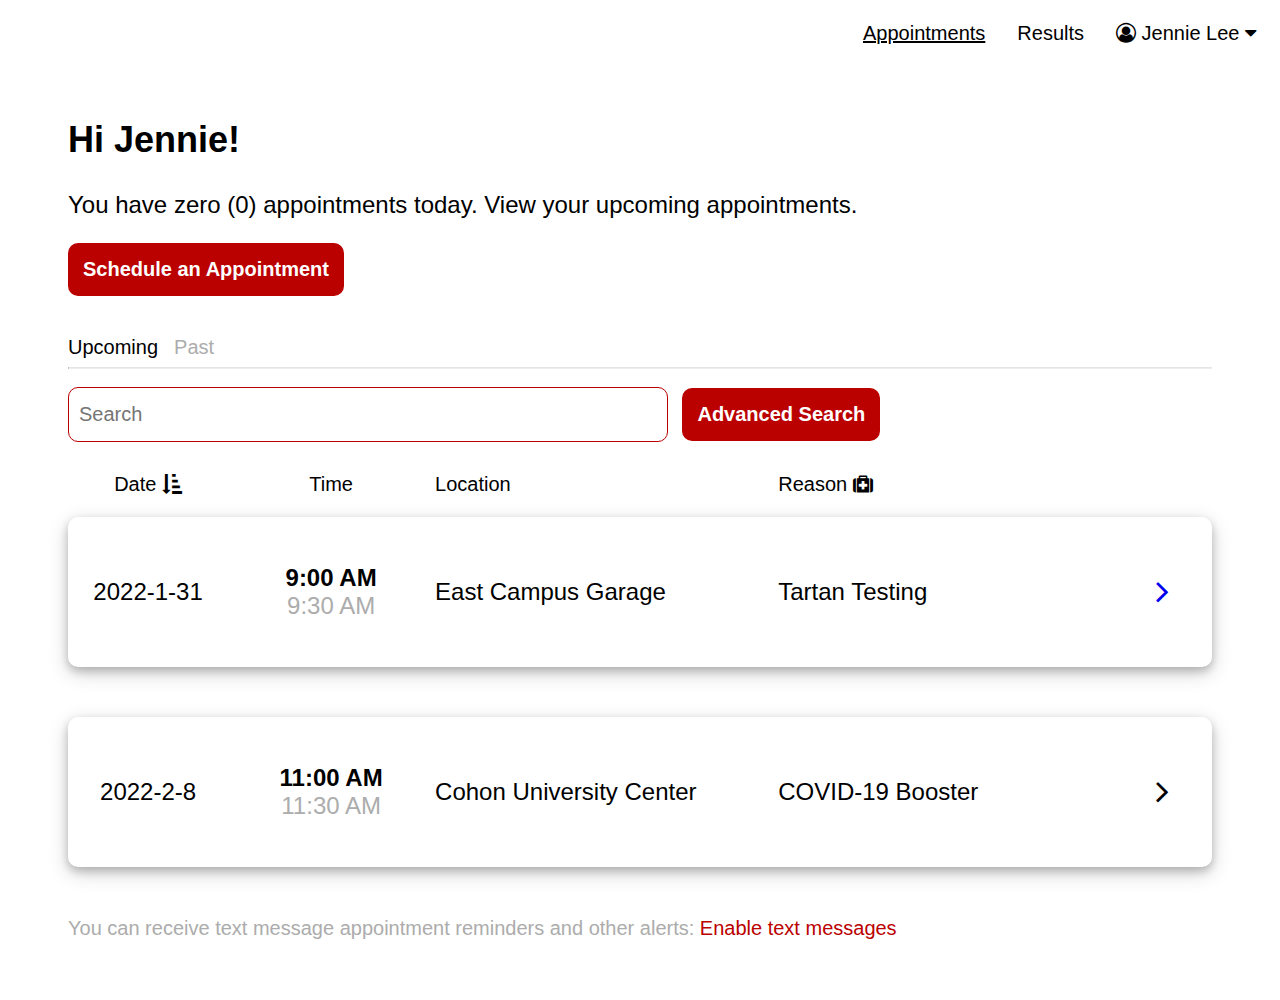
==== appointments.html @ 0ebd7c21 "copy files from hw 5" ====
<!DOCTYPE html>
<html>
<head>
    <title>HealthConnect</title>
    <meta charset="UTF-8">

    <!-- styles -->
    <link href="style.css" rel="stylesheet">
    <link rel="stylesheet" href="https://cdnjs.cloudflare.com/ajax/libs/font-awesome/4.7.0/css/font-awesome.min.css">

</head>

<body>
    <div class="header">
        <a><i class="fa fa-user-circle-o" style="font-size:20px"></i> Jennie Lee <i class="fa fa-caret-down" style="font-size:20px"></i></a>
        <a>Results</a>
        <a class="current" href="appointments.html">Appointments</a>
    </div>

    <div style="margin: 60px;">

        <div id='welcome'>
            <h2 class="bold">Hi Jennie!</h2>
            <h3 class="regular">You have zero (0) appointments today. View your upcoming appointments.</h3>
            <button type="general">Schedule an Appointment</button>
        </div>

        <div class="filter">
            <a class="current">Upcoming</a>
            <a>Past</a>
        </div>

        <hr class="solid">

        <input type="search" placeholder="Search">
        <button type="general">Advanced Search</button>

        <div id='appointment header'>
            <table type="header">
                <tr>
                    <td class="center" style="width: 14%">Date <i class="fa fa-sort-amount-asc" style="font-size:20px"></i></td>
                    <td class="center" style="width: 18%">Time</td>
                    <td style="width: 30%">Location</td>
                    <td style="width: 38%">Reason <i class="fa fa-medkit" style="font-size:20px"></i></td>
                </tr>
            </table>
        </div>

        <div id='first appt'>
            <table type="content">
                <tr>
                    <td class="center" style="width: 14%">2022-1-31</td>
                    <td class="center" style="width: 18%"><span style="font-weight: 700;">9:00 AM</span><br ><span style="color: #ACACAC">9:30 AM</span></td>
                    <td style="width: 30%">East Campus Garage</td>
                    <td style="width: 33%">Tartan Testing</td>
                    <td style="width: 5%"><a href="detail.html"><i class="fa fa-angle-right" style="font-size:36px"></i></a></td>
                </tr>
            </table>
        </div>

        <div id='second appt'>
            <table type="content">
                <tr>
                    <td class="center" style="width: 14%">2022-2-8</td>
                    <td class="center" style="width: 18%"><span style="font-weight: 700;">11:00 AM</span><br><span style="color: #ACACAC">11:30 AM</span></td>
                    <td style="width: 30%">Cohon University Center</td>
                    <td style="width: 33%">COVID-19 Booster</td>
                    <td style="width: 5%"><i class="fa fa-angle-right" style="font-size:36px"></i></td>
                </tr>
            </table>
        </div>

        <p><span style="color: #ACACAC">You can receive text message appointment reminders and other alerts:</span> <span style="color: #BB0000">Enable text messages</span></p>

    </div>

</body>
---- style.css ----
/*********** UNIVERSAL ************/
html {
    font-family: 'Arial';
    text-align: left;
    color: black;
}

/*********** TEXT ************/
h1 {
    font-weight: 700;
    font-size: 64px;
}

h2 {
    font-weight: 400;
    font-size: 36px;
}

h3 {
    font-size: 24px;
}

p {
    font-size: 20px;
}

/*********** HEADER ************/
.header {
    overflow: hidden;
    text-align: center;
}

.header a {
    float: right;
    color: black;
    padding: 14px 16px;
    text-decoration: none;
    font-size: 20px;
}

.header a.current {
    text-decoration: underline;
    color: black;
}

/*********** VISUAL BODY ************/

button {
    display: inline-block;
    box-sizing: border-box;
    text-align: center;
    text-decoration: none;
    font-weight: 700;
    background-color: #BB0000;
    color: #FFFFFF;
    border: none;
    border-radius: 10px;
}

button[type=general] {
    font-size: 20px;
    padding:  15px;
    margin: 0px;
}

button[type=login] {
    margin: 20px 15px 20px 15px;
    width: 330px;
    font-size: 24px;
    padding:  15px 0px 15px 0px;
}

input[type=text] {
    width: 330px;
    font-size: 20px;
    padding:15px 0px 15px 10px;
    margin: 10px;
    display: inline-block;
    border: 1px solid #BB0000;
    box-sizing: border-box;
    border-radius: 10px;
    color: #ACACAC;
}

input[type=search] {
    width: 600px;
    font-size: 20px;
    padding:15px 0px 15px 10px;
    margin: 10px 10px 10px 0px;
    display: inline-block;
    border: 1px solid #BB0000;
    box-sizing: border-box;
    border-radius: 10px;
    color: #ACACAC;
}

.filter {
    overflow: hidden;
    text-align: center;
}

.filter a {
    float: left;
    color: #ACACAC;
    padding: 40px 16px 0px 0px;
    text-decoration: none;
    font-size: 20px;
}

.filter a.current {
    color: black;
}

table {
     width: 100%;
     border-collapse: collapse;
     font-weight: 400;
}

table[type=header] {
     font-size: 20px;
     padding: 10px 0px;
     margin-top: 20px;
     margin-bottom: 20px;
}

table[type=content] {
     font-size: 24px;
     margin-bottom: 50px;
     height: 150px;
     border-radius: 10px;
     box-shadow: 0 4px 8px 0 rgba(0, 0, 0, 0.2), 0 6px 20px 0 rgba(0, 0, 0, 0.19);
}

ol {
    font-size: 20px;
}

/*********** COLUMNS ************/
.column {
    float: left;
}


.left {
    margin-top: 187.185px;
    margin-left: 100px;
    padding-right: 50px;
    width: 780px;
    text-align: left;
}

.right {
    margin-top:175px;
    margin-right: 100px;
    width: 350px;
    padding: 40px 10px 40px;
    border-radius: 10px;
    box-shadow: 0 4px 8px 0 rgba(0, 0, 0, 0.2), 0 6px 20px 0 rgba(0, 0, 0, 0.19);
}

.row:after {
    content: "";
    display: table;
    clear: both;
}

.boxed {
    padding: 30px;
    border-radius: 10px;
    box-shadow: 0 4px 8px 0 rgba(0, 0, 0, 0.2), 0 6px 20px 0 rgba(0, 0, 0, 0.19);
}

/* Solid border */
hr.solid {
    border-top: 1px solid #E5E5E5;
}
/*********** TEXT ADJUSTMENT ************/
.bold {
    font-weight: 700;
}

.regular {
    font-weight: 400;
}

.center {
    text-align: center;
}

.tabbed {
    text-align: left;
    padding-left: 10px;
}

.pass {
    text-align: right;
    color: #ACACAC;
    margin-right: 10px;
}

.light {
    color: #ACACAC;
}

.click {
    color: #BB0000;
    text-decoration: underline;
  }

  .small {
    line-height: 70%;
  }

  .larger {
    line-height: 170%;
  }
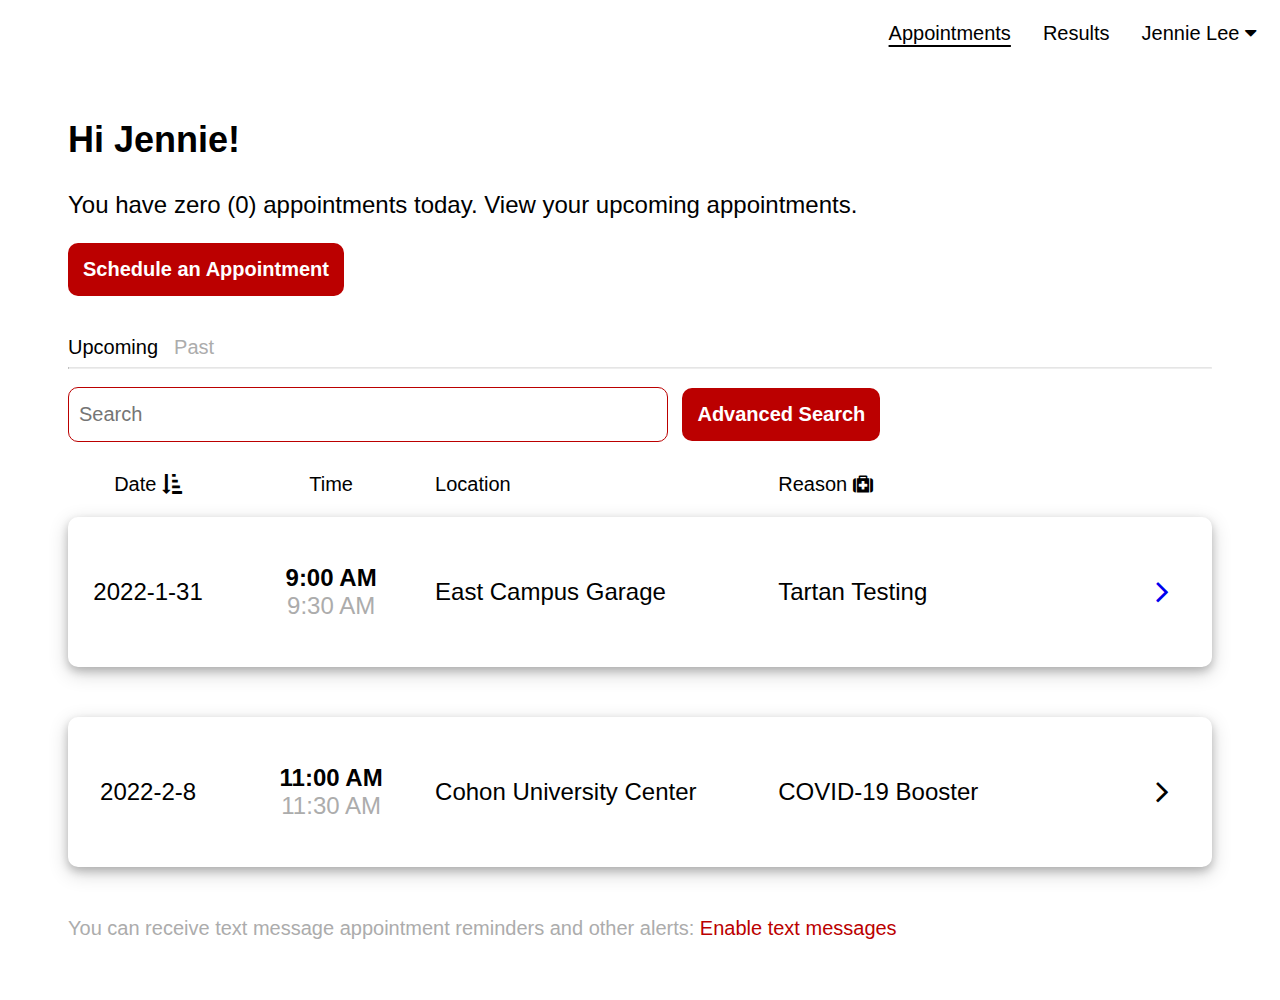
==== commit 7791a0f2: "editing menu" ====
--- a/appointments.html
+++ b/appointments.html
@@ -12,9 +12,17 @@
 
 <body>
     <div class="header">
-        <a><i class="fa fa-user-circle-o" style="font-size:20px"></i> Jennie Lee <i class="fa fa-caret-down" style="font-size:20px"></i></a>
+        <div class="dropdown">
+            <a>Jennie Lee <i class="fa fa-caret-down" style="font-size:20px"></i></a>
+            <div class="dropdownmenu">
+                <a>Profile</a>
+                <a>Forms</a>
+                <a>Settings</a>
+                <a>Log Out</a>
+            </div>
+        </div>
         <a>Results</a>
-        <a class="current" href="appointments.html">Appointments</a>
+        <a class="current">Appointments</a>
     </div>
 
     <div style="margin: 60px;">
--- a/style.css
+++ b/style.css
@@ -40,7 +40,47 @@
 
 .header a.current {
     text-decoration: underline;
-    color: black;
+    text-underline-position: under;
+    color: black;
+}
+
+.header a:hover {
+    color: #ACACAC;
+}
+
+.dropdown {
+    float: right;
+    overflow: hidden;
+}
+
+.dropdownmenu {
+    display: none;
+    position: absolute;
+    top: 55px;
+    background-color: #FFFFFF;
+    color: black;
+    min-width: 140px;
+    box-shadow: 0px 8px 16px 0px rgba(0,0,0,0.2);
+    z-index: 1;
+}
+
+.dropdownmenu a {
+    float: none;
+    font-size: 20px;
+    color: black;
+    padding: 14px 16px;
+    text-decoration: none;
+    display: block;
+    text-align: right;
+}
+
+.dropdownmenu a:hover {
+    background-color: #ACACAC;
+    color: black;
+}
+
+.dropdown:hover .dropdownmenu {
+    display: block;
 }
 
 /*********** VISUAL BODY ************/
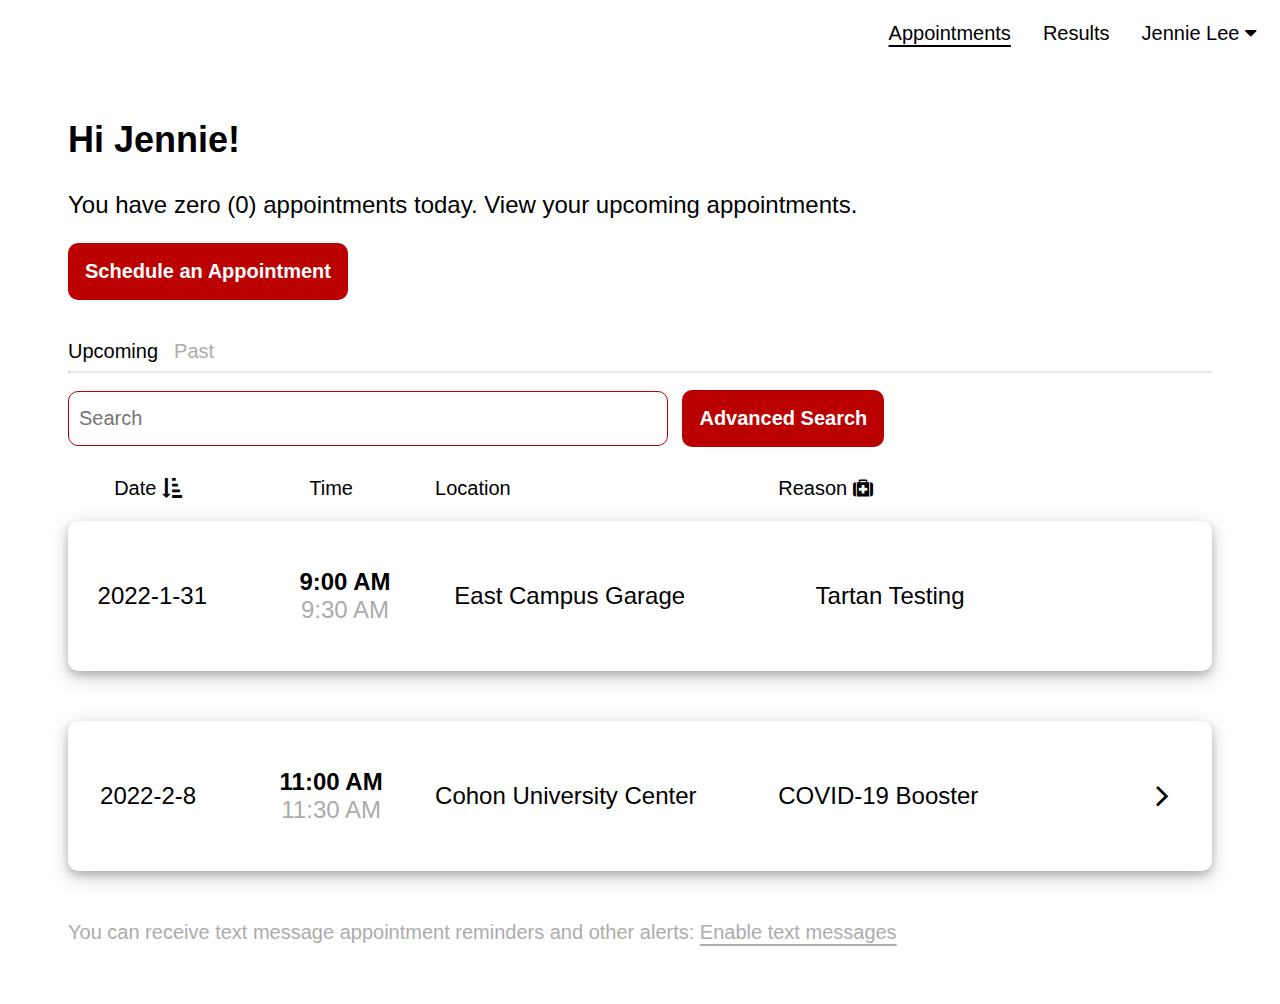
==== commit 24afb7a4: "update" ====
--- a/appointments.html
+++ b/appointments.html
@@ -30,7 +30,7 @@
         <div id='welcome'>
             <h2 class="bold">Hi Jennie!</h2>
             <h3 class="regular">You have zero (0) appointments today. View your upcoming appointments.</h3>
-            <button type="general">Schedule an Appointment</button>
+            <button type="general"><a href="information.html" style="text-decoration: none; color: inherit;">Schedule an Appointment</a></button>
         </div>
 
         <div class="filter">
@@ -61,7 +61,7 @@
                     <td class="center" style="width: 18%"><span style="font-weight: 700;">9:00 AM</span><br ><span style="color: #ACACAC">9:30 AM</span></td>
                     <td style="width: 30%">East Campus Garage</td>
                     <td style="width: 33%">Tartan Testing</td>
-                    <td style="width: 5%"><a href="detail.html"><i class="fa fa-angle-right" style="font-size:36px"></i></a></td>
+            <!--    <td style="width: 5%"><a href="detail.html"><i class="fa fa-angle-right" style="font-size:36px"></i></a></td> -->
                 </tr>
             </table>
         </div>
@@ -78,7 +78,7 @@
             </table>
         </div>
 
-        <p><span style="color: #ACACAC">You can receive text message appointment reminders and other alerts:</span> <span style="color: #BB0000">Enable text messages</span></p>
+        <p><span style="color: #ACACAC">You can receive text message appointment reminders and other alerts:</span> <a href="sms:000000;?&body=Sign me up for HealthConnect text alerts">Enable text messages</a></p>
 
     </div>
 
--- a/style.css
+++ b/style.css
@@ -48,6 +48,25 @@
     color: #ACACAC;
 }
 
+/*********** LINKS ************/
+a:link {
+    color: #ACACAC;
+    text-underline-position: under;
+}
+
+a:visited {
+    color: black;
+}
+
+a:hover {
+    color: #BB0000;
+}
+
+a:active {
+    color: black;
+}
+
+/*********** DROPDOWN ************/
 .dropdown {
     float: right;
     overflow: hidden;
@@ -83,8 +102,52 @@
     display: block;
 }
 
-/*********** VISUAL BODY ************/
-
+/*********** POPUP ************/
+.modal {
+    display: none;
+    position: fixed;
+    overflow: auto;
+    padding-top: 50px;
+    background-color: rgba(255, 255, 255, 0.8);
+    z-index: 1;
+    left: 0;
+    top: 0;
+    height: 100%;
+    width: 100%;
+}
+
+.popupcontent {
+    border: 2.5px solid #ACACAC;
+    border-radius: 10px;
+    background-color: #FFFFFF;
+    text-align: center;
+    margin: 0;
+    top: 50%;
+    left: 50%;
+    -ms-transform: translate(-50%, -50%);
+    transform: translate(-50%, -50%);
+    position: absolute;
+    width: 500px;
+    height: 250px;
+    color: black;
+    padding-top: 30px;
+    padding-bottom: 20px;
+}
+
+
+.close {
+    color: #ACACAC;
+    float: right;
+    font-size: 40px;
+    padding-right: 15px;
+    margin-top: -30px;
+}
+
+.close:hover, .close:focus{
+    color: #BB0000;
+}
+
+/*********** CLICK ************/
 button {
     display: inline-block;
     box-sizing: border-box;
@@ -95,9 +158,23 @@
     color: #FFFFFF;
     border: none;
     border-radius: 10px;
+    border: 2px solid #BB0000;
+}
+
+button:hover {
+    background-color: #FFFFFF;
+    color: #BB0000;
+    border-radius: 10px;
+    border: 2px solid #BB0000;
 }
 
 button[type=general] {
+    font-size: 20px;
+    padding:  15px;
+    margin: 0px;
+}
+
+button[type=submit] {
     font-size: 20px;
     padding:  15px;
     margin: 0px;
@@ -119,7 +196,17 @@
     border: 1px solid #BB0000;
     box-sizing: border-box;
     border-radius: 10px;
-    color: #ACACAC;
+}
+
+input[type=password] {
+    width: 330px;
+    font-size: 20px;
+    padding:15px 0px 15px 10px;
+    margin: 10px;
+    display: inline-block;
+    border: 1px solid #BB0000;
+    box-sizing: border-box;
+    border-radius: 10px;
 }
 
 input[type=search] {
@@ -134,6 +221,18 @@
     color: #ACACAC;
 }
 
+input[type="radio"] {
+  margin-top: -1px;
+  vertical-align: middle;
+}
+
+select {
+    height: 35px;
+    font-size: 20px;
+    border-radius: 10px;
+    border: none;
+}
+/*********** TABLE ************/
 .filter {
     overflow: hidden;
     text-align: center;
@@ -172,8 +271,15 @@
      box-shadow: 0 4px 8px 0 rgba(0, 0, 0, 0.2), 0 6px 20px 0 rgba(0, 0, 0, 0.19);
 }
 
+/*********** BODY ************/
 ol {
     font-size: 20px;
+}
+
+.hcenter {
+    display: block;
+    margin-left: auto;
+    margin-right: auto;
 }
 
 /*********** COLUMNS ************/
@@ -235,7 +341,6 @@
 
 .pass {
     text-align: right;
-    color: #ACACAC;
     margin-right: 10px;
 }
 
@@ -246,12 +351,17 @@
 .click {
     color: #BB0000;
     text-decoration: underline;
-  }
+}
 
   .small {
     line-height: 70%;
-  }
+}
 
   .larger {
     line-height: 170%;
+}
+
+  .fs20 {
+    font-size: 20px;
+    line-height: 160%;
   }